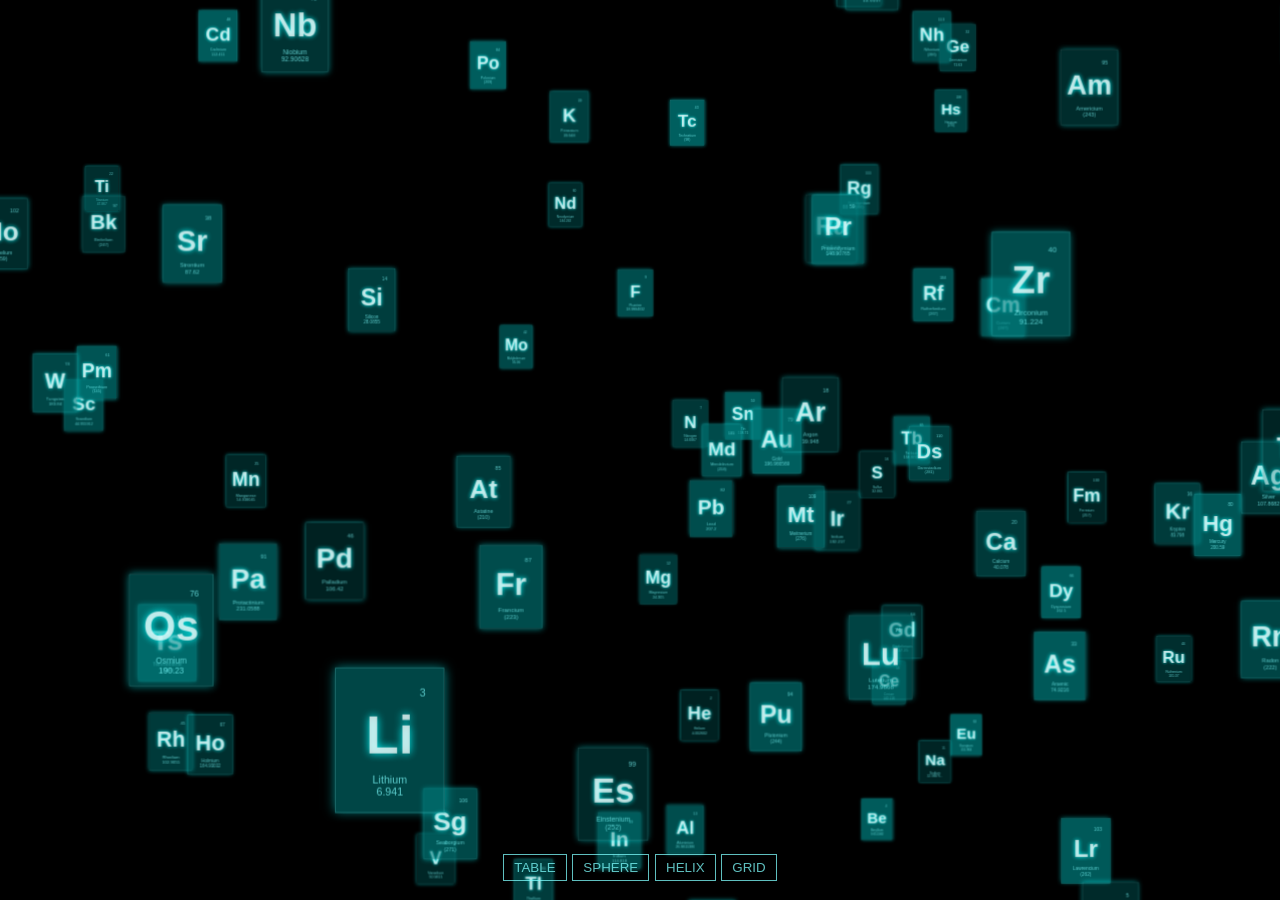
==== index.html @ 69915ccc "Initial project setup" ====
<!DOCTYPE html>
<html lang="en">
<head>
  <meta charset="UTF-8">
  <title>Three.js Periodic Table</title>
  <meta name="viewport" content="width=device-width, initial-scale=1.0">
  <link type="text/css" rel="stylesheet" href="main.css">
  <link rel="stylesheet" href="style.css">
</head>
<body>

<div id="container"></div>
		<div id="menu">
			<button id="table">TABLE</button>
			<button id="sphere">SPHERE</button>
			<button id="helix">HELIX</button>
			<button id="grid">GRID</button>
		</div>
  <script type="module" src="script.js"></script>
</body>
</html>
---- main.css ----
body {
	margin: 0;
	background-color: #000;
	color: #fff;
	font-family: Monospace;
	font-size: 13px;
	line-height: 24px;
	overscroll-behavior: none;
}

a {
	color: #ff0;
	text-decoration: none;
}

a:hover {
	text-decoration: underline;
}

button {
	cursor: pointer;
	text-transform: uppercase;
}

#info {
	position: absolute;
	top: 0px;
	width: 100%;
	padding: 10px;
	box-sizing: border-box;
	text-align: center;
	-moz-user-select: none;
	-webkit-user-select: none;
	-ms-user-select: none;
	user-select: none;
	pointer-events: none;
	z-index: 1; /* TODO Solve this in HTML */
}

a, button, input, select {
	pointer-events: auto;
}

.lil-gui {
	z-index: 2 !important; /* TODO Solve this in HTML */
}

@media all and ( max-width: 640px ) {
	.lil-gui.root { 
		right: auto;
		top: auto;
		max-height: 50%;
		max-width: 80%;
		bottom: 0;
		left: 0;
	}
}

#overlay {
	position: absolute;
	font-size: 16px;
	z-index: 2;
	top: 0;
	left: 0;
	width: 100%;
	height: 100%;
	display: flex;
	align-items: center;
	justify-content: center;
	flex-direction: column;
	background: rgba(0,0,0,0.7);
}

	#overlay button {
		background: transparent;
		border: 0;
		border: 1px solid rgb(255, 255, 255);
		border-radius: 4px;
		color: #ffffff;
		padding: 12px 18px;
		text-transform: uppercase;
		cursor: pointer;
	}

#notSupported {
	width: 50%;
	margin: auto;
	background-color: #f00;
	margin-top: 20px;
	padding: 10px;
}
---- style.css ----
a {
  color: #8ff;
}

#menu {
  position: absolute;
  bottom: 20px;
  width: 100%;
  text-align: center;
}

.element {
  width: 120px;
  height: 160px;
  box-shadow: 0px 0px 12px rgba(0,255,255,0.5);
  border: 1px solid rgba(127,255,255,0.25);
  font-family: Helvetica, sans-serif;
  text-align: center;
  line-height: normal;
  cursor: default;
}

.element:hover {
  box-shadow: 0px 0px 12px rgba(0,255,255,0.75);
  border: 1px solid rgba(127,255,255,0.75);
}

  .element .number {
    position: absolute;
    top: 20px;
    right: 20px;
    font-size: 12px;
    color: rgba(127,255,255,0.75);
  }

  .element .symbol {
    position: absolute;
    top: 40px;
    left: 0px;
    right: 0px;
    font-size: 60px;
    font-weight: bold;
    color: rgba(255,255,255,0.75);
    text-shadow: 0 0 10px rgba(0,255,255,0.95);
  }

  .element .details {
    position: absolute;
    bottom: 15px;
    left: 0px;
    right: 0px;
    font-size: 12px;
    color: rgba(127,255,255,0.75);
  }

button {
  color: rgba(127,255,255,0.75);
  background: transparent;
  outline: 1px solid rgba(127,255,255,0.75);
  border: 0px;
  padding: 5px 10px;
  cursor: pointer;
}

button:hover {
  background-color: rgba(0,255,255,0.5);
}

button:active {
  color: #000000;
  background-color: rgba(0,255,255,0.75);
}
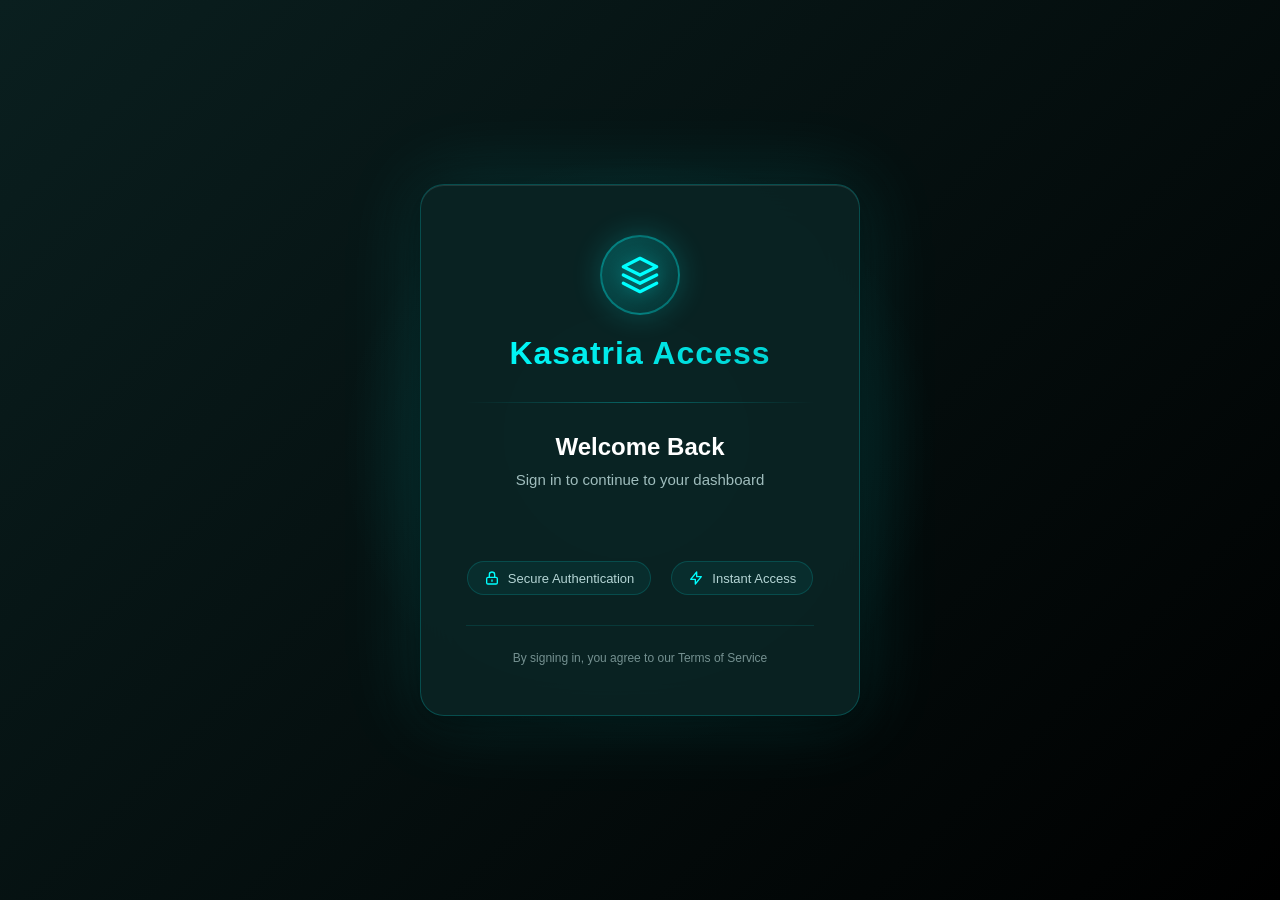
==== commit ec4daa43: "Feat: Added login feature with google sign in and logout feature" ====
--- a/index.html
+++ b/index.html
@@ -15,6 +15,7 @@
 			<button id="sphere">SPHERE</button>
 			<button id="helix">HELIX</button>
 			<button id="grid">GRID</button>
+      <button id="logout">LOG OUT</button>
 		</div>
   <script type="module" src="script.js"></script>
 </body>
--- a/style.css
+++ b/style.css
@@ -10,15 +10,24 @@
 }
 
 .element {
-  width: 120px;
-  height: 160px;
+  width: 165px;
+  height: 165px;
+
   box-shadow: 0px 0px 12px rgba(0,255,255,0.5);
   border: 1px solid rgba(127,255,255,0.25);
+
   font-family: Helvetica, sans-serif;
   text-align: center;
-  line-height: normal;
   cursor: default;
+
+  display: flex;
+  flex-direction: column;
+  align-items: center;
+  justify-content: flex-start;
+
+  padding: 10px;
 }
+
 
 .element:hover {
   box-shadow: 0px 0px 12px rgba(0,255,255,0.75);
@@ -33,25 +42,27 @@
     color: rgba(127,255,255,0.75);
   }
 
-  .element .symbol {
-    position: absolute;
-    top: 40px;
-    left: 0px;
-    right: 0px;
-    font-size: 60px;
-    font-weight: bold;
-    color: rgba(255,255,255,0.75);
-    text-shadow: 0 0 10px rgba(0,255,255,0.95);
-  }
+.element .symbol {
+  font-size: 14px;
+  font-weight: bold;
+  color: rgba(255,255,255,0.9);
 
-  .element .details {
-    position: absolute;
-    bottom: 15px;
-    left: 0px;
-    right: 0px;
-    font-size: 12px;
-    color: rgba(127,255,255,0.75);
-  }
+  margin-top: 6px;
+
+  white-space: nowrap;
+  overflow: hidden;
+  text-overflow: ellipsis;
+  max-width: 140px;
+}
+
+
+.element .details {
+  font-size: 11px;
+  color: rgba(200,255,255,0.85);
+  margin-top: 6px;
+  line-height: 1.4;
+}
+
 
 button {
   color: rgba(127,255,255,0.75);
@@ -69,4 +80,23 @@
 button:active {
   color: #000000;
   background-color: rgba(0,255,255,0.75);
-}+}
+
+.avatar {
+  width: 72px;
+  height: 72px;
+  border-radius: 50%;
+  object-fit: cover;
+
+  border: 2px solid rgba(0,255,255,0.6);
+  box-shadow: 0 0 10px rgba(0,255,255,0.6);
+
+  margin-top: 4px;
+}
+
+.element:hover {
+  transform: scale(1.08);
+  box-shadow: 0 0 20px rgba(0,255,255,0.9);
+  border-color: rgba(0,255,255,0.9);
+}
+
